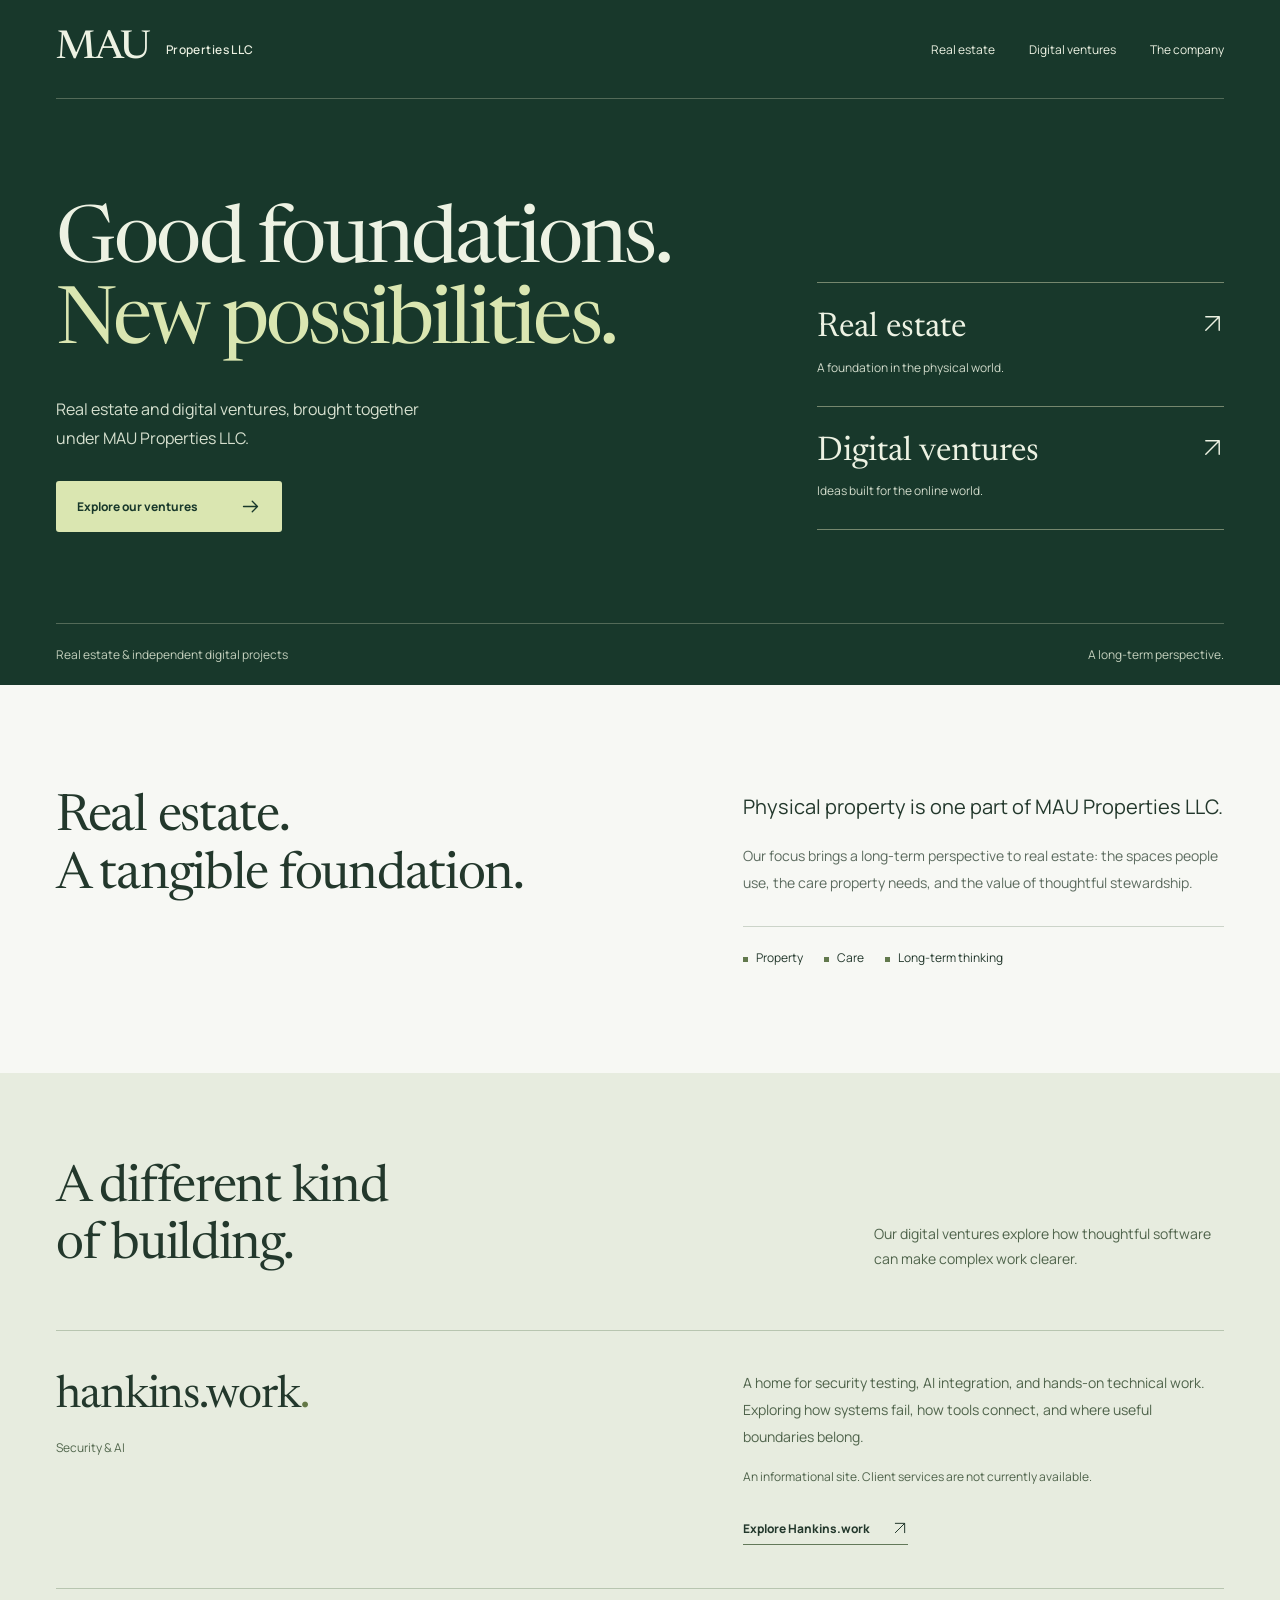
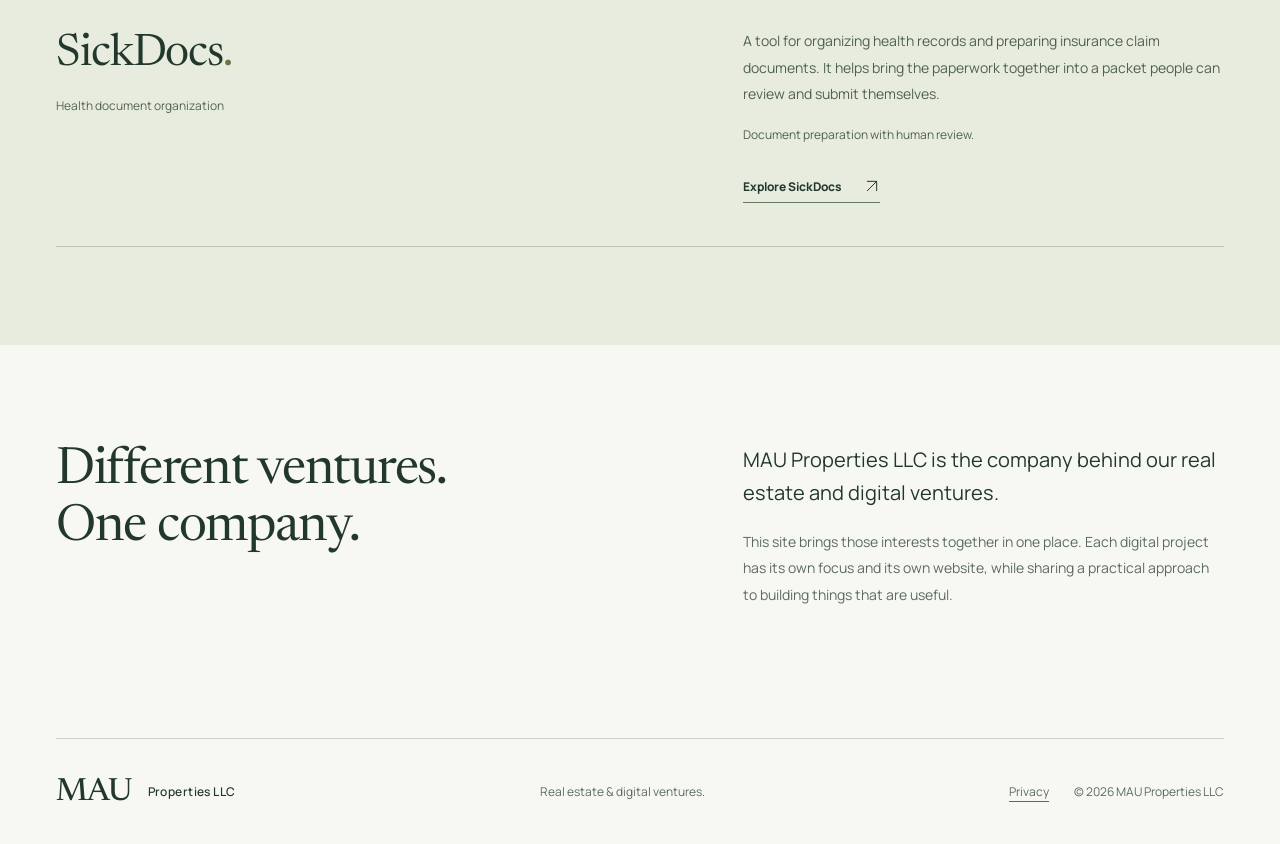
==== index.html @ 335e6a48 "Build MAU Properties LLC real estate and digital ventures site" ====
<!doctype html>
<html lang="en"><head>
<meta charset="utf-8"><meta name="viewport" content="width=device-width,initial-scale=1"><meta name="theme-color" content="#18382b">
<title>MAU Properties LLC — Real estate &amp; digital ventures</title><meta name="description" content="MAU Properties LLC brings together real estate and digital ventures, including Hankins.work and SickDocs.">
<meta property="og:title" content="MAU Properties LLC"><meta property="og:description" content="Real estate. Digital ventures. A foundation for what comes next."><meta property="og:type" content="website"><meta property="og:url" content="https://mauproperties.com/">
<link rel="canonical" href="https://mauproperties.com/"><link rel="icon" type="image/svg+xml" href="assets/mark.svg"><link rel="preload" as="font" type="font/ttf" href="assets/newsreader.ttf" crossorigin><link rel="stylesheet" href="styles.css"><script src="site.js" defer></script>
</head><body><a class="skip" href="#main">Skip to content</a>
<div class="green-surface"><header class="header wrap"><a class="wordmark" href="#" aria-label="MAU Properties LLC home"><span>MAU</span><span>Properties LLC</span></a><nav aria-label="Main navigation"><a href="#real-estate">Real estate</a><a href="#ventures">Digital ventures</a><a href="#company">The company</a></nav></header></div>
<main id="main"><div class="green-surface"><section class="hero wrap" aria-labelledby="hero-title"><div class="hero-copy"><h1 id="hero-title">Good foundations.<br><em>New possibilities.</em></h1><p>Real estate and digital ventures, brought together under MAU Properties LLC.</p><a class="button" href="#ventures">Explore our ventures <svg viewBox="0 0 24 24" aria-hidden="true"><path d="M4 12h16m-6-6 6 6-6 6"/></svg></a></div><div class="hero-branches"><a href="#real-estate"><span>Real estate</span><p>A foundation in the physical world.</p><svg viewBox="0 0 24 24" aria-hidden="true"><path d="m5 19 14-14M5 5h14v14"/></svg></a><a href="#ventures"><span>Digital ventures</span><p>Ideas built for the online world.</p><svg viewBox="0 0 24 24" aria-hidden="true"><path d="m5 19 14-14M5 5h14v14"/></svg></a></div></section><div class="hero-baseline wrap"><span>Real estate &amp; independent digital projects</span><span>A long-term perspective.</span></div></div>
<section id="real-estate" class="property wrap" aria-labelledby="property-title"><h2 id="property-title">Real estate.<br>A tangible foundation.</h2><div class="property-copy"><p class="lead">Physical property is one part of MAU Properties LLC.</p><p>Our focus brings a long-term perspective to real estate: the spaces people use, the care property needs, and the value of thoughtful stewardship.</p><div class="property-principles"><span>Property</span><span>Care</span><span>Long-term thinking</span></div></div></section>
<section id="ventures" class="ventures" aria-labelledby="ventures-title"><div class="wrap"><div class="section-heading"><h2 id="ventures-title">A different kind<br>of building.</h2><p>Our digital ventures explore how thoughtful software can make complex work clearer.</p></div>
<article class="venture-row"><div class="venture-name"><h3>hankins.work<span class="project-dot">.</span></h3><span>Security &amp; AI</span></div><div class="venture-description"><p>A home for security testing, AI integration, and hands-on technical work. Exploring how systems fail, how tools connect, and where useful boundaries belong.</p><p class="availability">An informational site. Client services are not currently available.</p><a class="project-link" href="https://hankins.work/" target="_blank" rel="noopener noreferrer">Explore Hankins.work <svg viewBox="0 0 24 24" aria-hidden="true"><path d="m5 19 14-14M5 5h14v14"/></svg></a></div></article>
<article class="venture-row"><div class="venture-name"><h3>SickDocs<span class="project-dot">.</span></h3><span>Health document organization</span></div><div class="venture-description"><p>A tool for organizing health records and preparing insurance claim documents. It helps bring the paperwork together into a packet people can review and submit themselves.</p><p class="availability">Document preparation with human review.</p><a class="project-link" href="https://sickdocs.com/" target="_blank" rel="noopener noreferrer">Explore SickDocs <svg viewBox="0 0 24 24" aria-hidden="true"><path d="m5 19 14-14M5 5h14v14"/></svg></a></div></article>
</div></section>
<section id="company" class="company wrap" aria-labelledby="company-title"><div><h2 id="company-title">Different ventures.<br>One company.</h2></div><div><p class="lead">MAU Properties LLC is the company behind our real estate and digital ventures.</p><p>This site brings those interests together in one place. Each digital project has its own focus and its own website, while sharing a practical approach to building things that are useful.</p></div></section>
</main><footer class="footer wrap"><a class="wordmark" href="#"><span>MAU</span><span>Properties LLC</span></a><p>Real estate &amp; digital ventures.</p><div><a href="privacy.html">Privacy</a><span>© <span id="year">2026</span> MAU Properties LLC</span></div></footer></body></html>
---- styles.css ----
@font-face{font-family:Newsreader;src:url('assets/newsreader.ttf') format('truetype');font-weight:200 800;font-style:normal;font-display:swap}@font-face{font-family:Manrope;src:url('assets/manrope.ttf') format('truetype');font-weight:200 800;font-style:normal;font-display:swap}
:root{--green:#18382b;--paper:#f7f8f4;--ink:#23382c;--muted:#5c6b5f;--line:#ccd4c9;--lime:#dae6b1;--light:#edf2e3;--sans:Manrope,Arial,sans-serif;--serif:Newsreader,Georgia,serif}*{box-sizing:border-box}html{scroll-behavior:smooth;scroll-padding-top:35px;scrollbar-width:thin;scrollbar-color:#7b9078 var(--paper)}body{margin:0;font:16px/1.75 var(--sans);background:var(--paper);color:var(--ink)}::selection{background:var(--lime);color:var(--green)}a{color:inherit;text-underline-offset:5px}a:focus-visible{outline:3px solid #779438;outline-offset:6px}.green-surface a:focus-visible{outline-color:var(--lime)}svg{fill:none;stroke:currentColor;stroke-width:1.5;stroke-linecap:round;stroke-linejoin:round}.wrap{width:min(1264px,calc(100% - 112px));margin-inline:auto}.skip{position:absolute;top:-100px;left:20px;z-index:10;background:var(--lime);color:var(--green);padding:12px 20px}.skip:focus{top:12px}.green-surface{background:var(--green);color:var(--light)}.header{display:flex;justify-content:space-between;align-items:center;padding:29px 0;border-bottom:1px solid #536a58}.wordmark{display:flex;align-items:center;gap:16px;text-decoration:none;white-space:nowrap}.wordmark>span:first-child{font:500 40px/1 var(--serif);letter-spacing:-.035em}.wordmark>span:last-child{font-size:12px;font-weight:550;letter-spacing:.035em}.header nav{display:flex;gap:34px;font-size:12px}.header nav a{text-decoration:none;padding-block:8px}.header nav a:hover{color:var(--lime)}.hero{display:grid;grid-template-columns:1.65fr 1fr;gap:90px;align-items:end;padding-block:105px 91px}.hero h1{font:400 clamp(57px,6.2vw,88px)/1.02 var(--serif);letter-spacing:-.035em;margin:0;max-width:800px;text-wrap:balance}.hero h1 em{font-style:normal;color:var(--lime)}.hero-copy>p{font-size:16px;color:#d6e0cf;line-height:1.8;max-width:400px;margin:29px 0}.button{display:inline-flex;align-items:center;gap:42px;background:var(--lime);color:var(--green);font-size:12px;font-weight:750;text-decoration:none;padding:15px 21px;border-radius:3px;transition:background .2s}.button svg{width:21px;height:21px}.button:hover{background:#f0f5d8}.hero-branches{padding-bottom:2px}.hero-branches>a{position:relative;display:block;border-top:1px solid #75876e;padding:25px 40px 28px 0;text-decoration:none}.hero-branches>a:last-child{border-bottom:1px solid #75876e}.hero-branches>a>span{font:400 34px/1.2 var(--serif)}.hero-branches p{font-size:12px;color:#d0daca;margin:8px 0 0}.hero-branches svg{position:absolute;width:23px;height:23px;right:0;top:29px;transition:transform .3s cubic-bezier(.16,1,.3,1)}.hero-branches a:hover svg{transform:translate(4px,-4px)}.hero-branches a:hover>span{color:var(--lime)}.hero-baseline{display:flex;justify-content:space-between;gap:25px;font-size:12px;color:#c4d0bd;border-top:1px solid #536a58;padding-block:20px}.property{display:grid;grid-template-columns:1.2fr 1fr;gap:110px;padding-block:105px}h2{font:400 clamp(38px,4vw,56px)/1.12 var(--serif);letter-spacing:-.025em;margin:0;text-wrap:balance}.property-copy>p,.company p{font-size:14px;line-height:1.9;color:var(--muted);margin:20px 0;max-width:65ch}.property-copy>p:first-child,.company p:first-child{margin-top:0}.property-copy .lead,.company .lead{font-size:20px;line-height:1.65;color:var(--ink)}.property-principles{display:flex;gap:21px;flex-wrap:wrap;font-size:12px;color:var(--ink);margin-top:29px;padding-top:20px;border-top:1px solid var(--line)}.property-principles span:before{content:'';display:inline-block;width:5px;height:5px;background:#62794d;margin-right:8px}.ventures{background:#e7ecdf;padding-block:88px 98px}.section-heading{display:flex;justify-content:space-between;align-items:end;gap:90px;margin-bottom:55px}.section-heading>p{font-size:14px;color:#4f634b;max-width:350px;margin:0 0 4px}.venture-row{display:grid;grid-template-columns:1.2fr 1fr;gap:110px;border-top:1px solid #b8c5b0;padding-block:39px 43px}.venture-row:last-child{border-bottom:1px solid #b8c5b0}.venture-name h3{font:400 clamp(32px,3.5vw,47px)/1.2 var(--serif);letter-spacing:-.025em;margin:0 0 8px}.project-dot{color:#647846}.venture-name>span{font-size:12px;color:#52674d}.venture-description>p{font-size:14px;color:#4f634b;line-height:1.9;margin:0 0 16px;max-width:65ch}.venture-description .availability{font-size:12px;color:#4f634b;margin-bottom:24px}.project-link{display:inline-flex;align-items:center;gap:22px;font-size:12px;font-weight:750;text-decoration:none;border-bottom:1px solid #63795a;padding-bottom:5px}.project-link svg{width:16px;height:16px;transition:transform .3s cubic-bezier(.16,1,.3,1)}.project-link:hover svg{transform:translate(3px,-3px)}.company{display:grid;grid-template-columns:1.2fr 1fr;gap:110px;padding-block:98px 110px}.footer{display:flex;gap:30px;justify-content:space-between;align-items:center;border-top:1px solid var(--line);padding-block:30px}.footer .wordmark>span:first-child{font-size:32px}.footer .wordmark>span:last-child{font-size:12px}.footer>p{font-size:12px;color:var(--muted)}.footer>div{display:flex;gap:25px;font-size:12px;color:var(--muted)}.legal{max-width:780px;padding-block:70px 95px;min-height:70vh}.legal h1{font:400 55px/1.1 var(--serif);letter-spacing:-.025em}.legal h2{font-size:28px;margin-top:32px}.legal p{font-size:15px;color:var(--muted)}.legal-header{background:var(--green);color:var(--light)}
@media(max-width:1100px){.wrap{width:calc(100% - 72px)}.hero{gap:45px;grid-template-columns:1.7fr 1fr}.hero h1{font-size:66px}.property,.venture-row,.company{gap:65px}.hero-branches>a>span{font-size:29px}.footer{flex-wrap:wrap}.footer>div{margin-left:auto}}
@media(max-width:760px){.wrap{width:calc(100% - 40px)}.header{padding-block:25px;align-items:center;gap:20px}.wordmark{gap:10px}.wordmark>span:first-child{font-size:33px}.wordmark>span:last-child{font-size:12px}.header nav{gap:15px;font-size:12px}.header nav a:not(:nth-child(2)){display:none}.hero{grid-template-columns:1fr;padding-block:57px 43px;gap:42px}.hero h1{font-size:clamp(46px,9.6vw,68px);line-height:1.05}.hero-copy>p{font-size:14px;max-width:360px;margin-block:24px}.hero-branches>a{padding-block:22px}.hero-branches>a>span{font-size:29px}.hero-branches svg{top:24px}.hero-baseline{font-size:12px;flex-wrap:wrap;gap:5px;padding-block:18px}.property,.company{grid-template-columns:1fr;gap:28px;padding-block:62px}.property-copy .lead,.company .lead{font-size:19px}.property-principles{font-size:12px;gap:16px}.ventures{padding-block:62px}.section-heading{display:block;margin-bottom:35px}.section-heading>p{margin-top:22px;font-size:14px;max-width:350px}.venture-row{grid-template-columns:1fr;gap:23px;padding-block:32px}.venture-name h3{font-size:38px}.venture-description>p{font-size:14px}.company{padding-bottom:68px}.footer{gap:15px;padding-block:25px}.footer>p{margin:0}.footer>div{width:100%;justify-content:space-between;margin:8px 0 0;gap:15px;font-size:12px}.legal{padding-block:45px}.legal h1{font-size:42px}}
@media(prefers-reduced-motion:reduce){html{scroll-behavior:auto}*,*:before,*:after{transition:none!important;animation:none!important}}
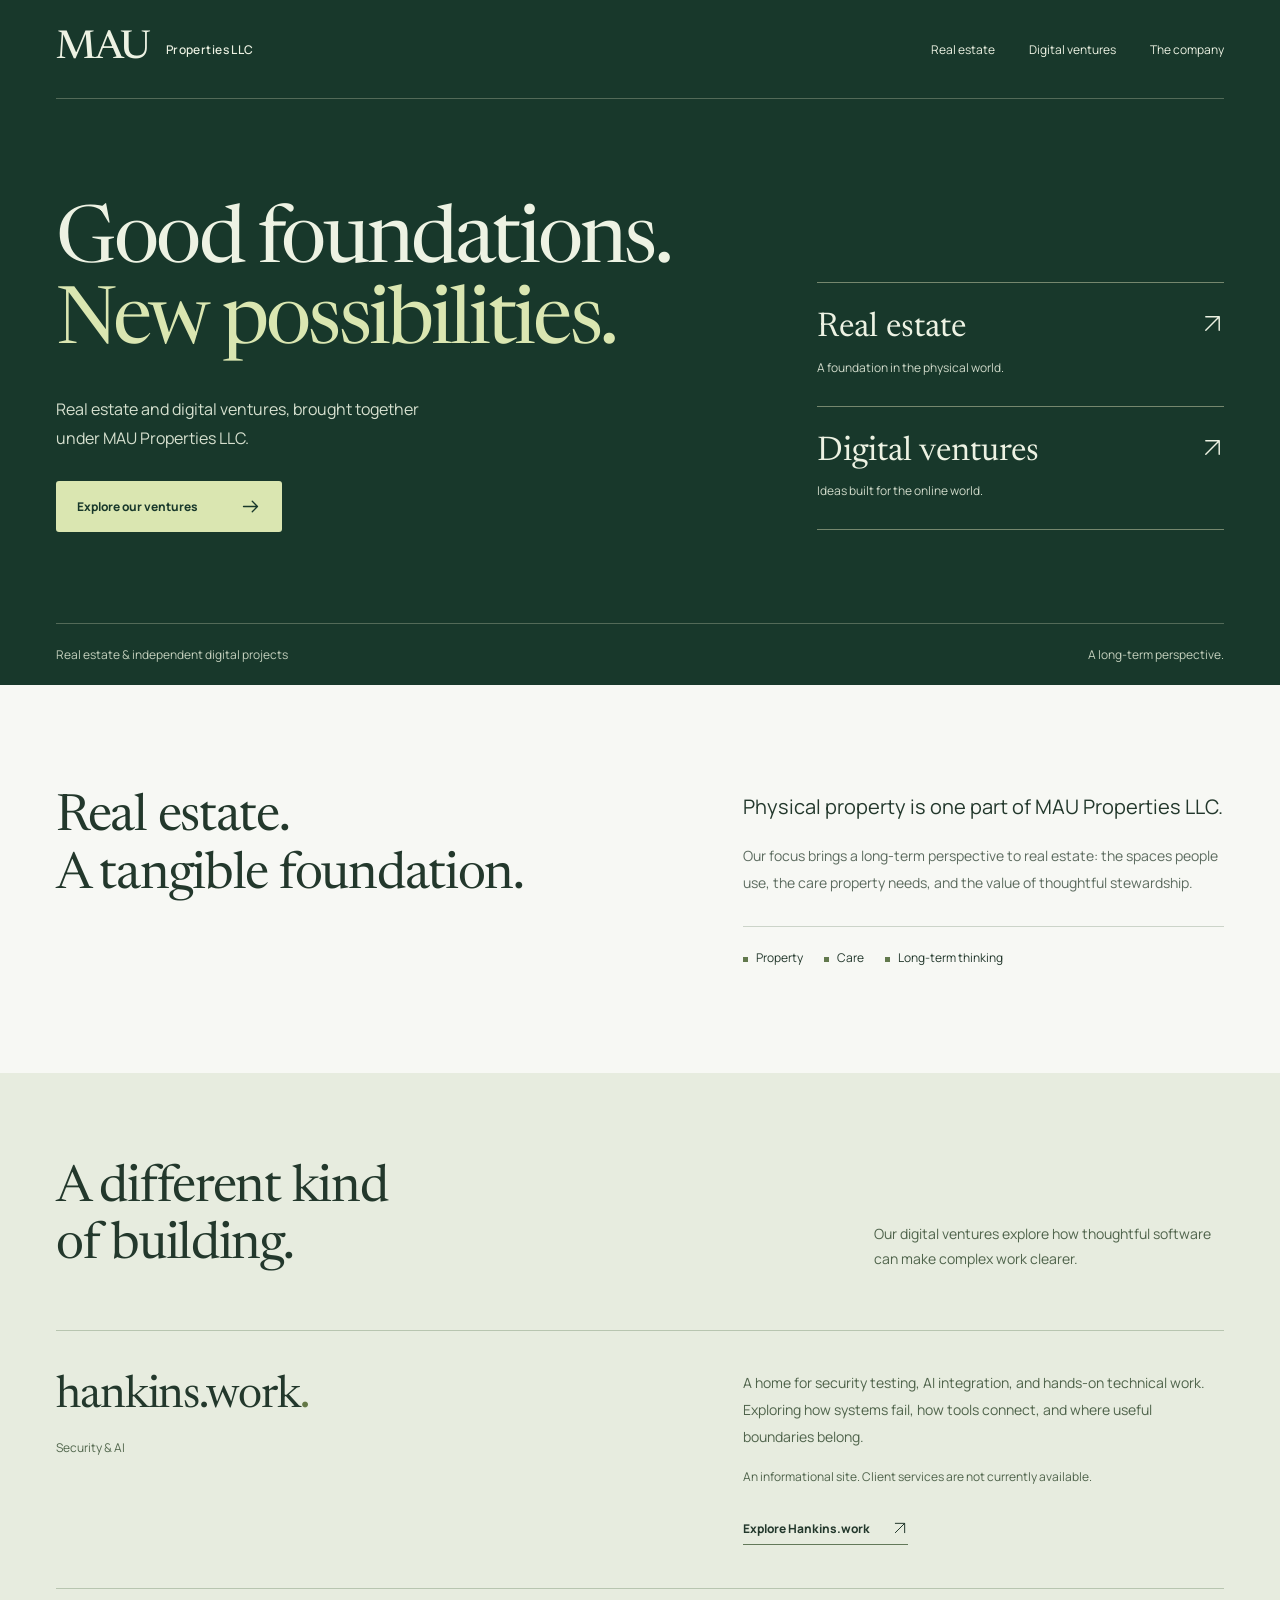
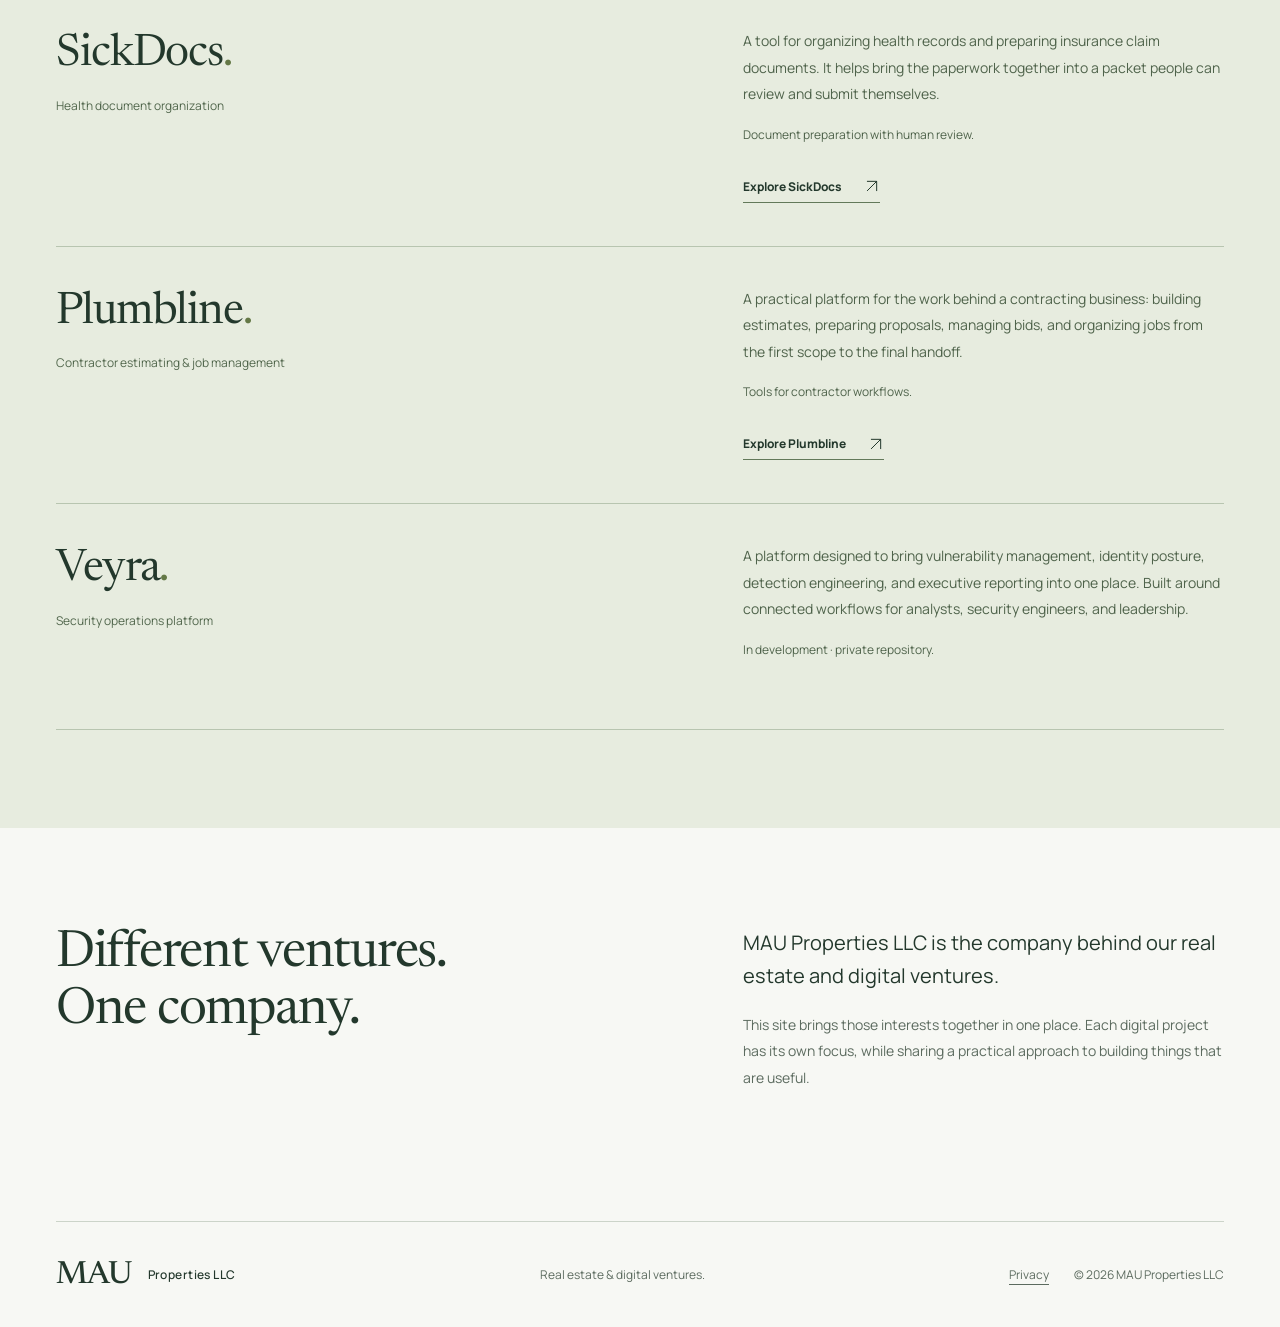
==== commit 7263af30: "Add Plumbline and Veyra to MAU digital ventures" ====
--- a/index.html
+++ b/index.html
@@ -1,7 +1,7 @@
 <!doctype html>
 <html lang="en"><head>
 <meta charset="utf-8"><meta name="viewport" content="width=device-width,initial-scale=1"><meta name="theme-color" content="#18382b">
-<title>MAU Properties LLC — Real estate &amp; digital ventures</title><meta name="description" content="MAU Properties LLC brings together real estate and digital ventures, including Hankins.work and SickDocs.">
+<title>MAU Properties LLC — Real estate &amp; digital ventures</title><meta name="description" content="MAU Properties LLC brings together real estate and digital ventures: Hankins.work, SickDocs, Plumbline, and Veyra.">
 <meta property="og:title" content="MAU Properties LLC"><meta property="og:description" content="Real estate. Digital ventures. A foundation for what comes next."><meta property="og:type" content="website"><meta property="og:url" content="https://mauproperties.com/">
 <link rel="canonical" href="https://mauproperties.com/"><link rel="icon" type="image/svg+xml" href="assets/mark.svg"><link rel="preload" as="font" type="font/ttf" href="assets/newsreader.ttf" crossorigin><link rel="stylesheet" href="styles.css"><script src="site.js" defer></script>
 </head><body><a class="skip" href="#main">Skip to content</a>
@@ -11,6 +11,8 @@
 <section id="ventures" class="ventures" aria-labelledby="ventures-title"><div class="wrap"><div class="section-heading"><h2 id="ventures-title">A different kind<br>of building.</h2><p>Our digital ventures explore how thoughtful software can make complex work clearer.</p></div>
 <article class="venture-row"><div class="venture-name"><h3>hankins.work<span class="project-dot">.</span></h3><span>Security &amp; AI</span></div><div class="venture-description"><p>A home for security testing, AI integration, and hands-on technical work. Exploring how systems fail, how tools connect, and where useful boundaries belong.</p><p class="availability">An informational site. Client services are not currently available.</p><a class="project-link" href="https://hankins.work/" target="_blank" rel="noopener noreferrer">Explore Hankins.work <svg viewBox="0 0 24 24" aria-hidden="true"><path d="m5 19 14-14M5 5h14v14"/></svg></a></div></article>
 <article class="venture-row"><div class="venture-name"><h3>SickDocs<span class="project-dot">.</span></h3><span>Health document organization</span></div><div class="venture-description"><p>A tool for organizing health records and preparing insurance claim documents. It helps bring the paperwork together into a packet people can review and submit themselves.</p><p class="availability">Document preparation with human review.</p><a class="project-link" href="https://sickdocs.com/" target="_blank" rel="noopener noreferrer">Explore SickDocs <svg viewBox="0 0 24 24" aria-hidden="true"><path d="m5 19 14-14M5 5h14v14"/></svg></a></div></article>
+<article class="venture-row"><div class="venture-name"><h3>Plumbline<span class="project-dot">.</span></h3><span>Contractor estimating &amp; job management</span></div><div class="venture-description"><p>A practical platform for the work behind a contracting business: building estimates, preparing proposals, managing bids, and organizing jobs from the first scope to the final handoff.</p><p class="availability">Tools for contractor workflows.</p><a class="project-link" href="https://bids.sickdocs.com/" target="_blank" rel="noopener noreferrer">Explore Plumbline <svg viewBox="0 0 24 24" aria-hidden="true"><path d="m5 19 14-14M5 5h14v14"/></svg></a></div></article>
+<article class="venture-row"><div class="venture-name"><h3>Veyra<span class="project-dot">.</span></h3><span>Security operations platform</span></div><div class="venture-description"><p>A platform designed to bring vulnerability management, identity posture, detection engineering, and executive reporting into one place. Built around connected workflows for analysts, security engineers, and leadership.</p><p class="availability">In development · private repository.</p></div></article>
 </div></section>
-<section id="company" class="company wrap" aria-labelledby="company-title"><div><h2 id="company-title">Different ventures.<br>One company.</h2></div><div><p class="lead">MAU Properties LLC is the company behind our real estate and digital ventures.</p><p>This site brings those interests together in one place. Each digital project has its own focus and its own website, while sharing a practical approach to building things that are useful.</p></div></section>
+<section id="company" class="company wrap" aria-labelledby="company-title"><div><h2 id="company-title">Different ventures.<br>One company.</h2></div><div><p class="lead">MAU Properties LLC is the company behind our real estate and digital ventures.</p><p>This site brings those interests together in one place. Each digital project has its own focus, while sharing a practical approach to building things that are useful.</p></div></section>
 </main><footer class="footer wrap"><a class="wordmark" href="#"><span>MAU</span><span>Properties LLC</span></a><p>Real estate &amp; digital ventures.</p><div><a href="privacy.html">Privacy</a><span>© <span id="year">2026</span> MAU Properties LLC</span></div></footer></body></html>
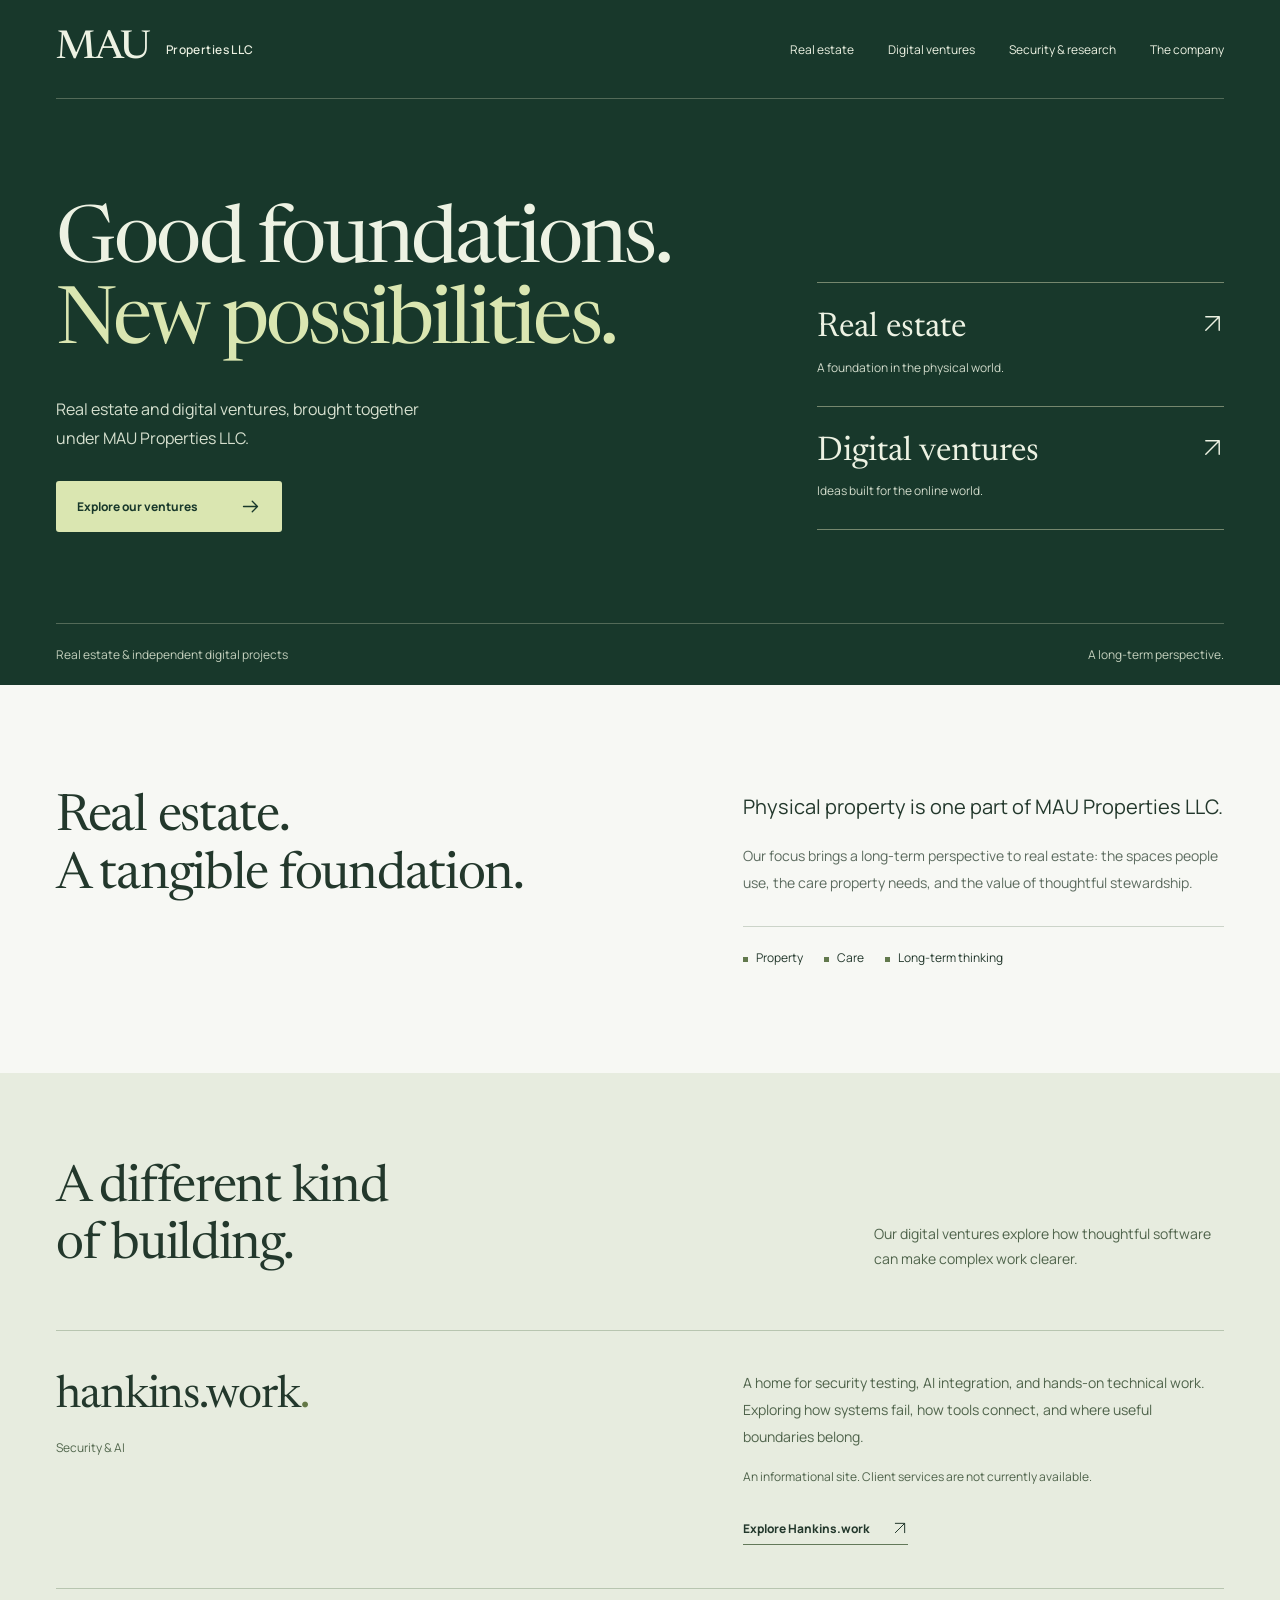
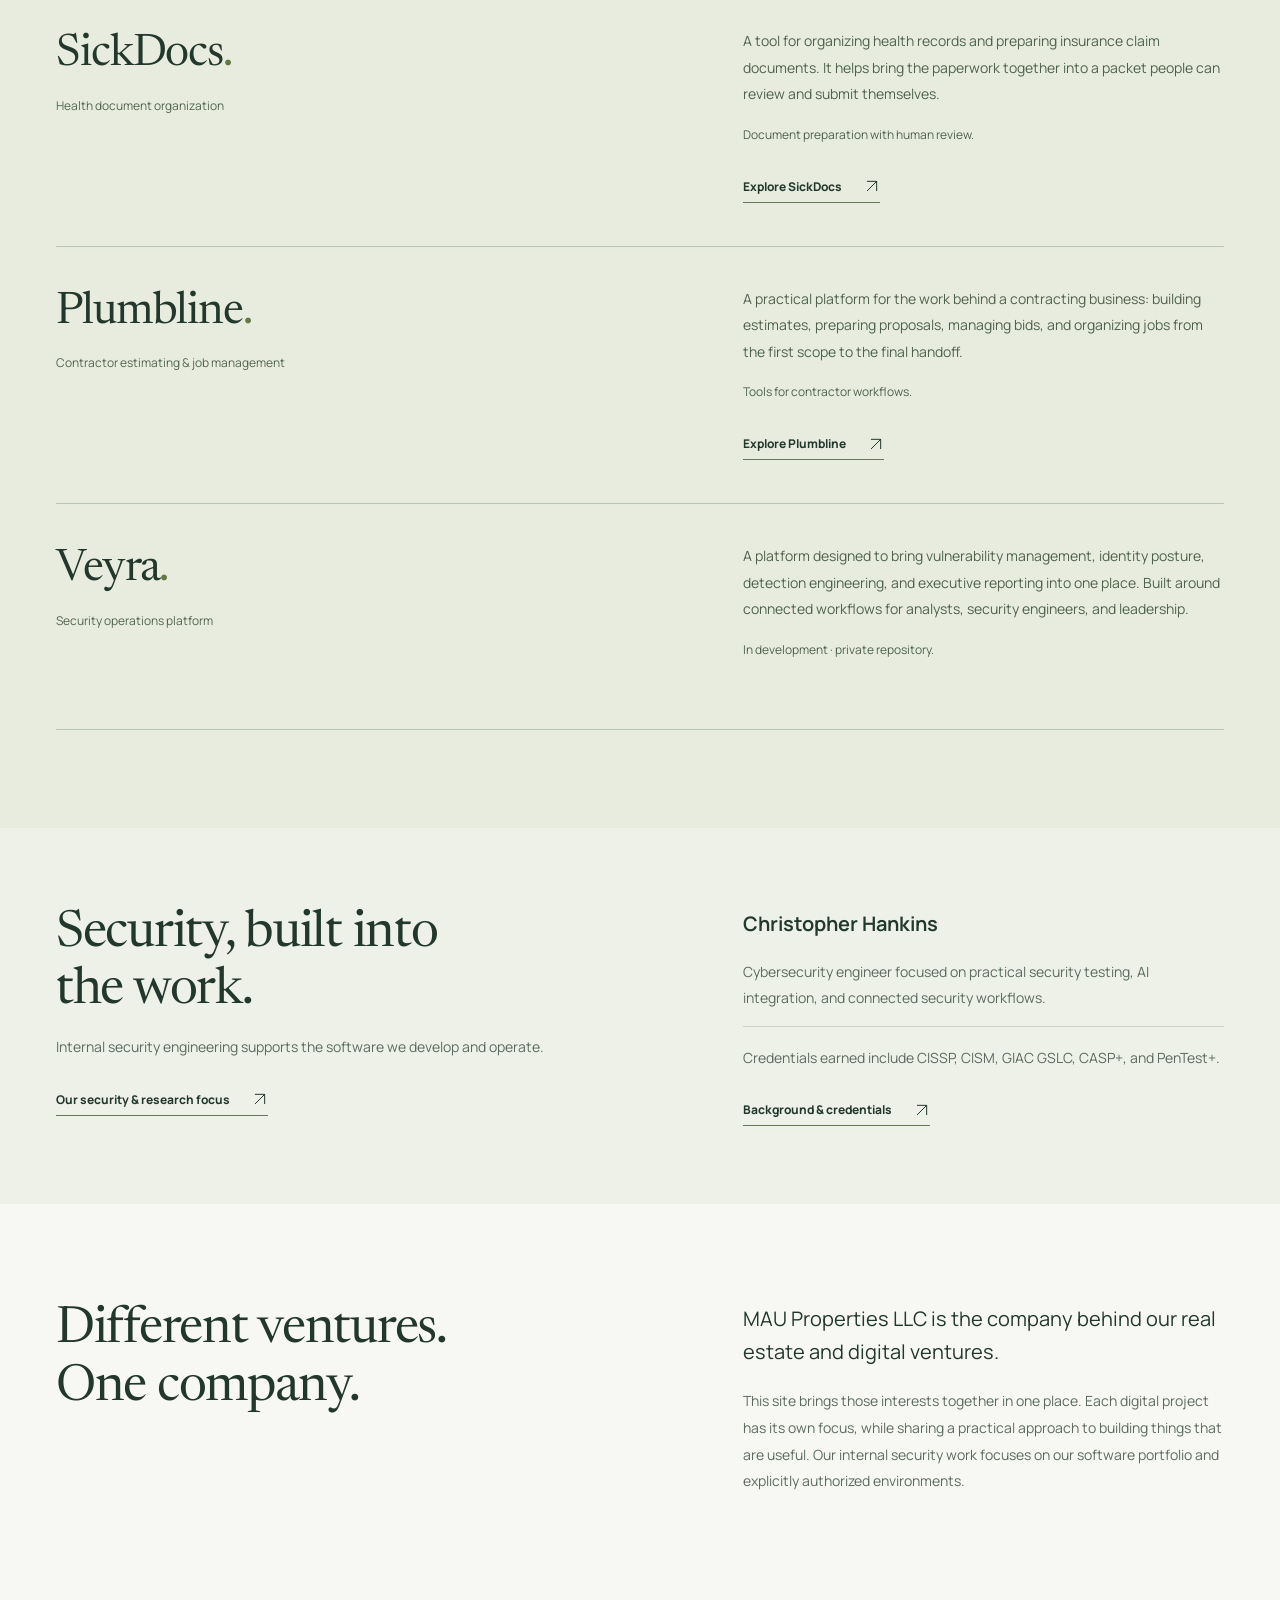
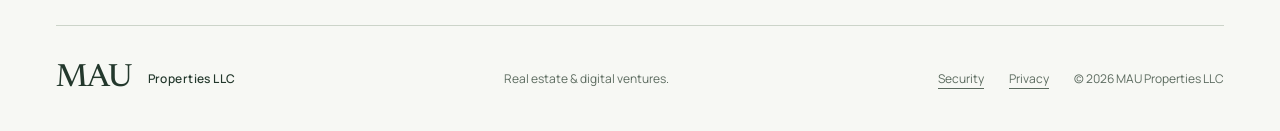
==== commit 1a59a916: "Add company security background and internal research scope" ====
--- a/index.html
+++ b/index.html
@@ -5,7 +5,7 @@
 <meta property="og:title" content="MAU Properties LLC"><meta property="og:description" content="Real estate. Digital ventures. A foundation for what comes next."><meta property="og:type" content="website"><meta property="og:url" content="https://mauproperties.com/">
 <link rel="canonical" href="https://mauproperties.com/"><link rel="icon" type="image/svg+xml" href="assets/mark.svg"><link rel="preload" as="font" type="font/ttf" href="assets/newsreader.ttf" crossorigin><link rel="stylesheet" href="styles.css"><script src="site.js" defer></script>
 </head><body><a class="skip" href="#main">Skip to content</a>
-<div class="green-surface"><header class="header wrap"><a class="wordmark" href="#" aria-label="MAU Properties LLC home"><span>MAU</span><span>Properties LLC</span></a><nav aria-label="Main navigation"><a href="#real-estate">Real estate</a><a href="#ventures">Digital ventures</a><a href="#company">The company</a></nav></header></div>
+<div class="green-surface"><header class="header wrap"><a class="wordmark" href="#" aria-label="MAU Properties LLC home"><span>MAU</span><span>Properties LLC</span></a><nav aria-label="Main navigation"><a href="#real-estate">Real estate</a><a href="#ventures">Digital ventures</a><a href="security.html">Security &amp; research</a><a href="#company">The company</a></nav></header></div>
 <main id="main"><div class="green-surface"><section class="hero wrap" aria-labelledby="hero-title"><div class="hero-copy"><h1 id="hero-title">Good foundations.<br><em>New possibilities.</em></h1><p>Real estate and digital ventures, brought together under MAU Properties LLC.</p><a class="button" href="#ventures">Explore our ventures <svg viewBox="0 0 24 24" aria-hidden="true"><path d="M4 12h16m-6-6 6 6-6 6"/></svg></a></div><div class="hero-branches"><a href="#real-estate"><span>Real estate</span><p>A foundation in the physical world.</p><svg viewBox="0 0 24 24" aria-hidden="true"><path d="m5 19 14-14M5 5h14v14"/></svg></a><a href="#ventures"><span>Digital ventures</span><p>Ideas built for the online world.</p><svg viewBox="0 0 24 24" aria-hidden="true"><path d="m5 19 14-14M5 5h14v14"/></svg></a></div></section><div class="hero-baseline wrap"><span>Real estate &amp; independent digital projects</span><span>A long-term perspective.</span></div></div>
 <section id="real-estate" class="property wrap" aria-labelledby="property-title"><h2 id="property-title">Real estate.<br>A tangible foundation.</h2><div class="property-copy"><p class="lead">Physical property is one part of MAU Properties LLC.</p><p>Our focus brings a long-term perspective to real estate: the spaces people use, the care property needs, and the value of thoughtful stewardship.</p><div class="property-principles"><span>Property</span><span>Care</span><span>Long-term thinking</span></div></div></section>
 <section id="ventures" class="ventures" aria-labelledby="ventures-title"><div class="wrap"><div class="section-heading"><h2 id="ventures-title">A different kind<br>of building.</h2><p>Our digital ventures explore how thoughtful software can make complex work clearer.</p></div>
@@ -14,5 +14,6 @@
 <article class="venture-row"><div class="venture-name"><h3>Plumbline<span class="project-dot">.</span></h3><span>Contractor estimating &amp; job management</span></div><div class="venture-description"><p>A practical platform for the work behind a contracting business: building estimates, preparing proposals, managing bids, and organizing jobs from the first scope to the final handoff.</p><p class="availability">Tools for contractor workflows.</p><a class="project-link" href="https://bids.sickdocs.com/" target="_blank" rel="noopener noreferrer">Explore Plumbline <svg viewBox="0 0 24 24" aria-hidden="true"><path d="m5 19 14-14M5 5h14v14"/></svg></a></div></article>
 <article class="venture-row"><div class="venture-name"><h3>Veyra<span class="project-dot">.</span></h3><span>Security operations platform</span></div><div class="venture-description"><p>A platform designed to bring vulnerability management, identity posture, detection engineering, and executive reporting into one place. Built around connected workflows for analysts, security engineers, and leadership.</p><p class="availability">In development · private repository.</p></div></article>
 </div></section>
-<section id="company" class="company wrap" aria-labelledby="company-title"><div><h2 id="company-title">Different ventures.<br>One company.</h2></div><div><p class="lead">MAU Properties LLC is the company behind our real estate and digital ventures.</p><p>This site brings those interests together in one place. Each digital project has its own focus, while sharing a practical approach to building things that are useful.</p></div></section>
-</main><footer class="footer wrap"><a class="wordmark" href="#"><span>MAU</span><span>Properties LLC</span></a><p>Real estate &amp; digital ventures.</p><div><a href="privacy.html">Privacy</a><span>© <span id="year">2026</span> MAU Properties LLC</span></div></footer></body></html>
+<section id="research" class="research"><div class="wrap research-grid"><div><h2>Security, built into<br>the work.</h2><p>Internal security engineering supports the software we develop and operate.</p><a class="project-link" href="security.html">Our security &amp; research focus <svg viewBox="0 0 24 24" aria-hidden="true"><path d="m5 19 14-14M5 5h14v14"/></svg></a></div><div><h3>Christopher Hankins</h3><p>Cybersecurity engineer focused on practical security testing, AI integration, and connected security workflows.</p><p class="research-credentials">Credentials earned include CISSP, CISM, GIAC GSLC, CASP+, and PenTest+.</p><a class="project-link" href="https://hankins.work/#about" target="_blank" rel="noopener noreferrer">Background &amp; credentials <svg viewBox="0 0 24 24" aria-hidden="true"><path d="m5 19 14-14M5 5h14v14"/></svg></a></div></div></section>
+<section id="company" class="company wrap" aria-labelledby="company-title"><div><h2 id="company-title">Different ventures.<br>One company.</h2></div><div><p class="lead">MAU Properties LLC is the company behind our real estate and digital ventures.</p><p>This site brings those interests together in one place. Each digital project has its own focus, while sharing a practical approach to building things that are useful. Our internal security work focuses on our software portfolio and explicitly authorized environments.</p></div></section>
+</main><footer class="footer wrap"><a class="wordmark" href="#"><span>MAU</span><span>Properties LLC</span></a><p>Real estate &amp; digital ventures.</p><div><a href="security.html">Security</a><a href="privacy.html">Privacy</a><span>© <span id="year">2026</span> MAU Properties LLC</span></div></footer></body></html>
--- a/styles.css
+++ b/styles.css
@@ -3,3 +3,6 @@
 @media(max-width:1100px){.wrap{width:calc(100% - 72px)}.hero{gap:45px;grid-template-columns:1.7fr 1fr}.hero h1{font-size:66px}.property,.venture-row,.company{gap:65px}.hero-branches>a>span{font-size:29px}.footer{flex-wrap:wrap}.footer>div{margin-left:auto}}
 @media(max-width:760px){.wrap{width:calc(100% - 40px)}.header{padding-block:25px;align-items:center;gap:20px}.wordmark{gap:10px}.wordmark>span:first-child{font-size:33px}.wordmark>span:last-child{font-size:12px}.header nav{gap:15px;font-size:12px}.header nav a:not(:nth-child(2)){display:none}.hero{grid-template-columns:1fr;padding-block:57px 43px;gap:42px}.hero h1{font-size:clamp(46px,9.6vw,68px);line-height:1.05}.hero-copy>p{font-size:14px;max-width:360px;margin-block:24px}.hero-branches>a{padding-block:22px}.hero-branches>a>span{font-size:29px}.hero-branches svg{top:24px}.hero-baseline{font-size:12px;flex-wrap:wrap;gap:5px;padding-block:18px}.property,.company{grid-template-columns:1fr;gap:28px;padding-block:62px}.property-copy .lead,.company .lead{font-size:19px}.property-principles{font-size:12px;gap:16px}.ventures{padding-block:62px}.section-heading{display:block;margin-bottom:35px}.section-heading>p{margin-top:22px;font-size:14px;max-width:350px}.venture-row{grid-template-columns:1fr;gap:23px;padding-block:32px}.venture-name h3{font-size:38px}.venture-description>p{font-size:14px}.company{padding-bottom:68px}.footer{gap:15px;padding-block:25px}.footer>p{margin:0}.footer>div{width:100%;justify-content:space-between;margin:8px 0 0;gap:15px;font-size:12px}.legal{padding-block:45px}.legal h1{font-size:42px}}
 @media(prefers-reduced-motion:reduce){html{scroll-behavior:auto}*,*:before,*:after{transition:none!important;animation:none!important}}
+.research{background:#edf1e7;padding-block:78px}.research-grid{display:grid;grid-template-columns:1.2fr 1fr;gap:110px}.research h3{font-size:20px;font-weight:650;margin:0 0 18px}.research p{font-size:14px;line-height:1.9;color:var(--muted);max-width:65ch}.research .project-link{margin-top:14px}.research-credentials{padding-top:18px;border-top:1px solid var(--line)}.security-content{padding-block:80px 90px}.security-intro{max-width:800px;margin-bottom:65px}.security-intro h1{font:400 clamp(45px,5vw,72px)/1.08 var(--serif);letter-spacing:-.03em;margin:0 0 26px}.security-intro .lead{font-size:21px;color:var(--ink)}.security-content p{font-size:15px;line-height:1.85;color:var(--muted);max-width:70ch}.security-section{display:grid;grid-template-columns:1fr 1.5fr;gap:90px;padding-block:40px;border-top:1px solid var(--line)}.security-section h2{font-size:35px}.security-section h3{font-size:17px;font-weight:650;margin:0 0 10px}.security-section p:first-child{margin-top:0}.research-list,.principle-list{list-style:none;padding:0;margin:0}.research-list li+li{margin-top:28px}.research-list p{margin:0}.principle-list li{font-size:15px;color:var(--muted);line-height:1.85;padding-bottom:22px}.principle-list strong{color:var(--ink);font-weight:650}.principle-list li:last-child{padding-bottom:0}.back-link{font-size:13px}
+@media(max-width:1100px){.research-grid{gap:65px}.security-section{gap:45px}}
+@media(max-width:760px){.research{padding-block:55px}.research-grid,.security-section{grid-template-columns:1fr;gap:25px}.security-content{padding-block:50px}.security-intro{margin-bottom:40px}.security-intro .lead{font-size:19px}.security-section{padding-block:30px}.security-section h2{font-size:31px}.header nav a:nth-child(2){display:none}.header nav a:nth-child(3){display:block}.header nav{max-width:135px}.footer>div{flex-wrap:wrap;gap:15px 22px}}
